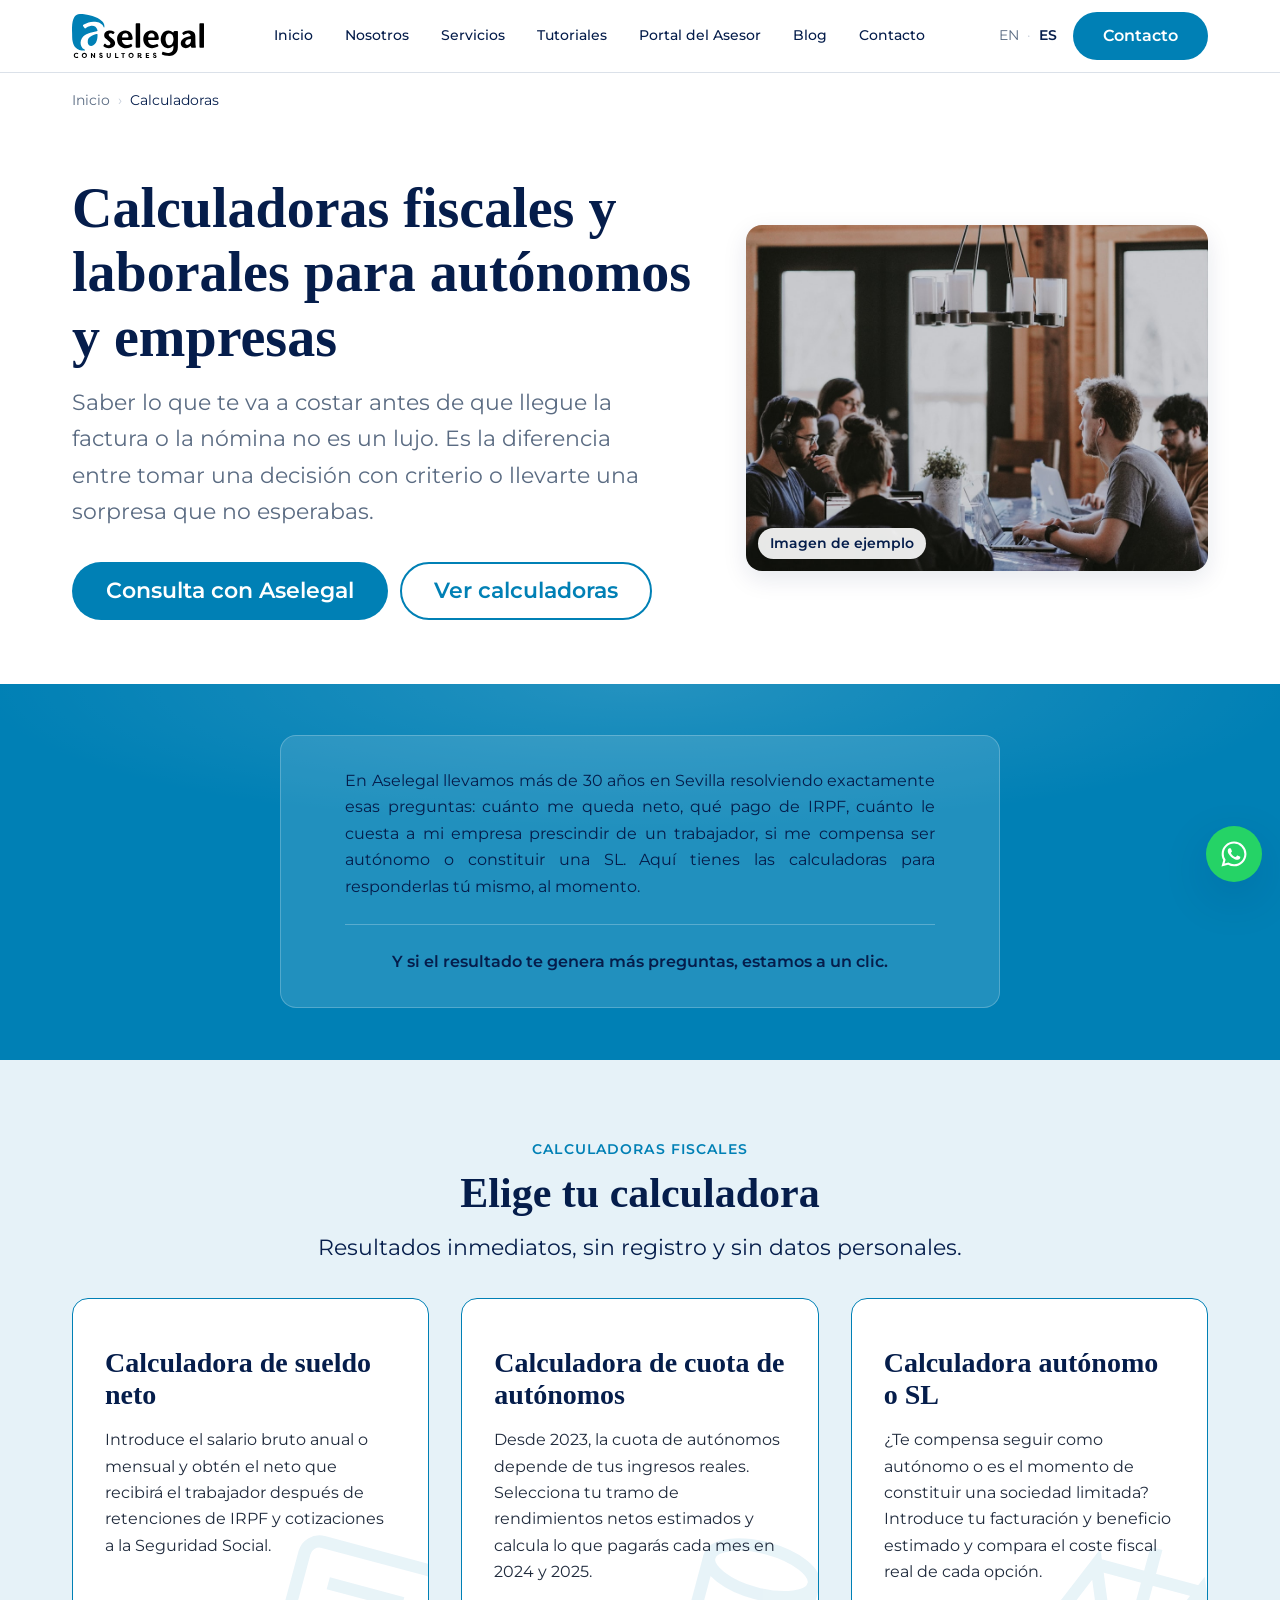
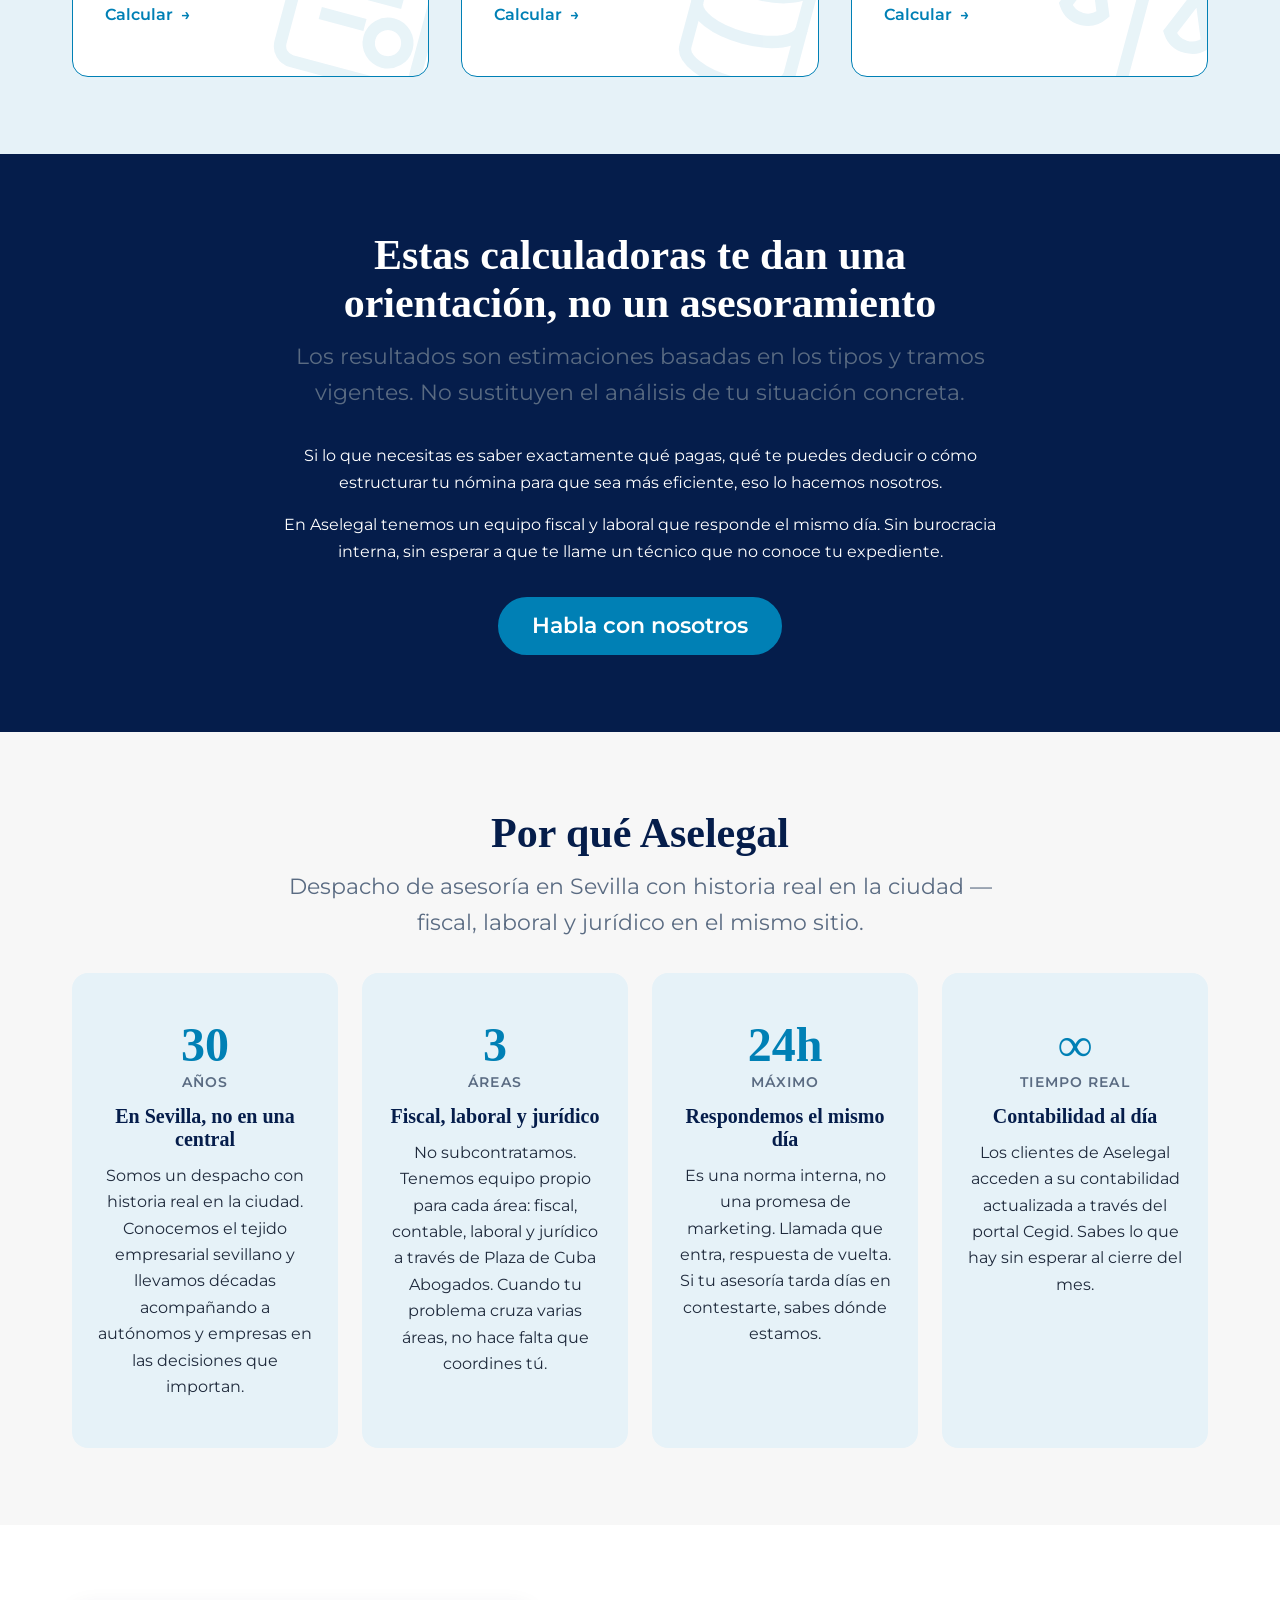
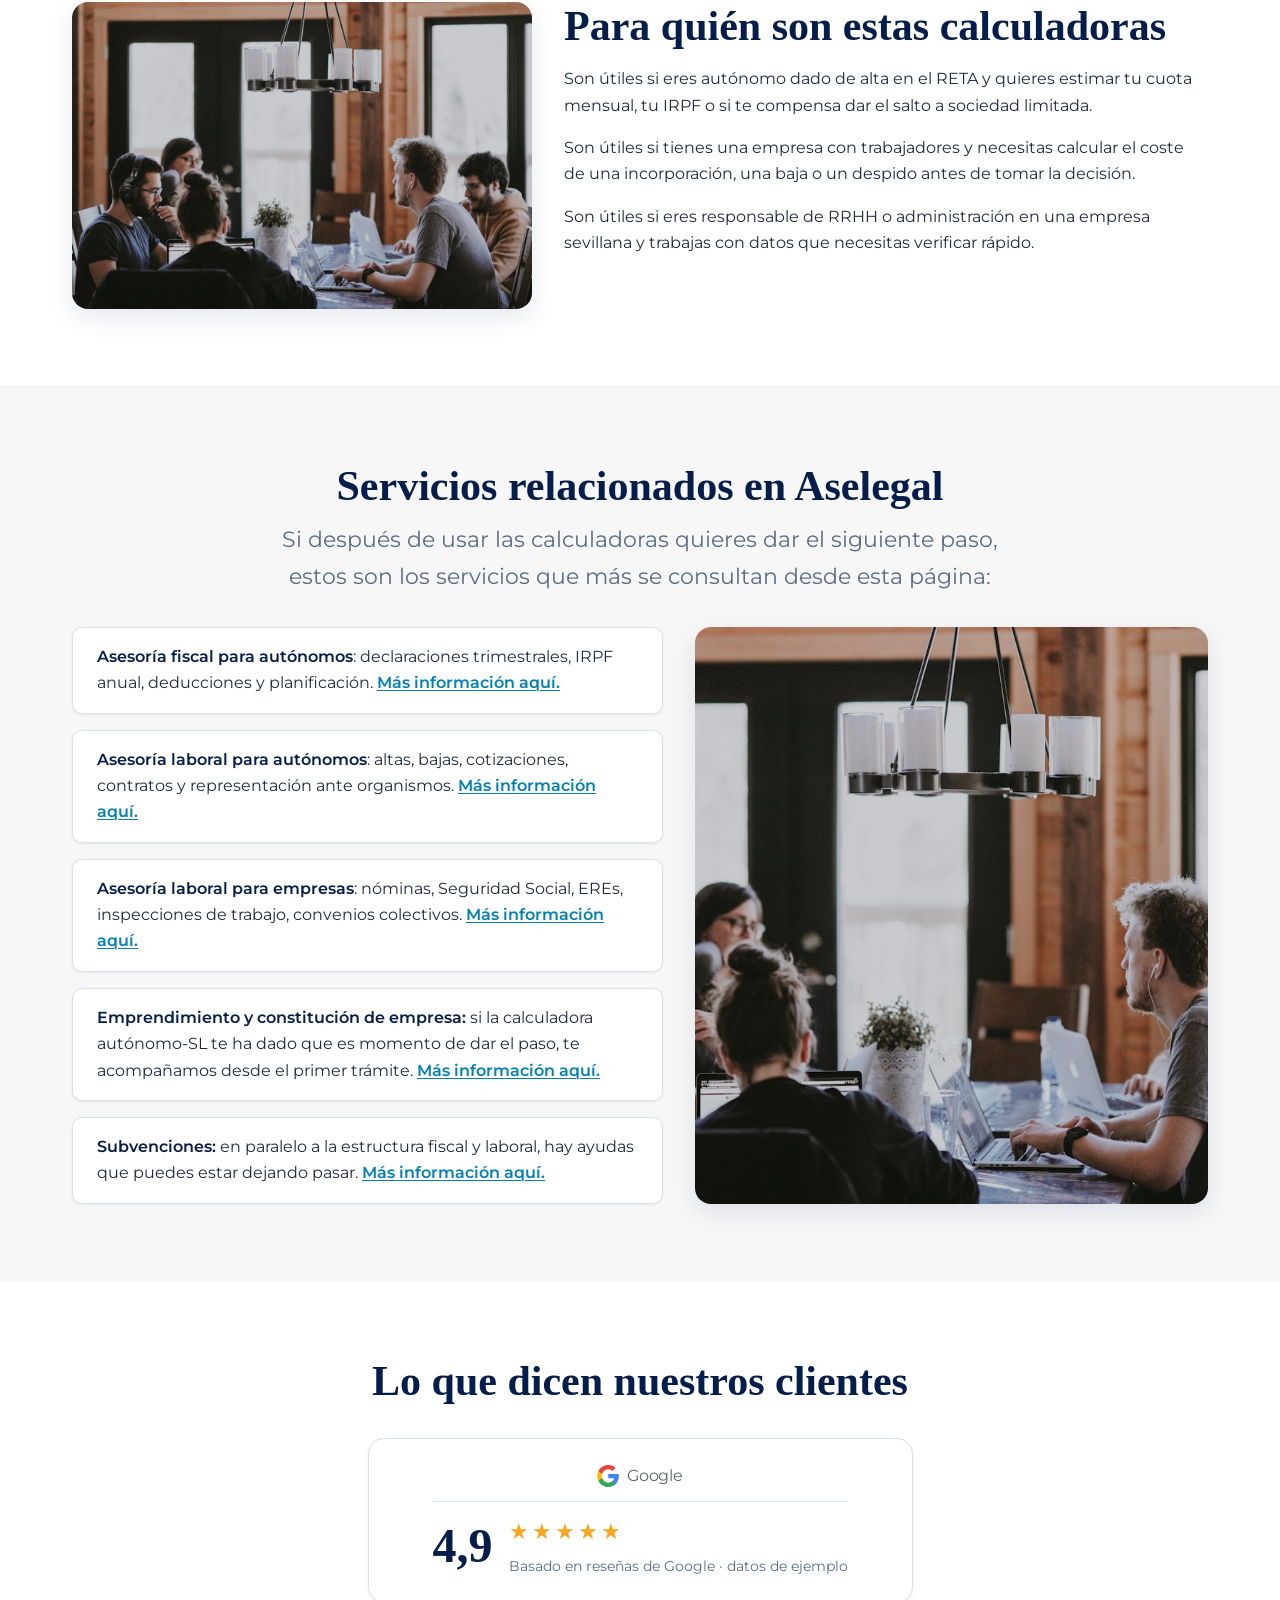
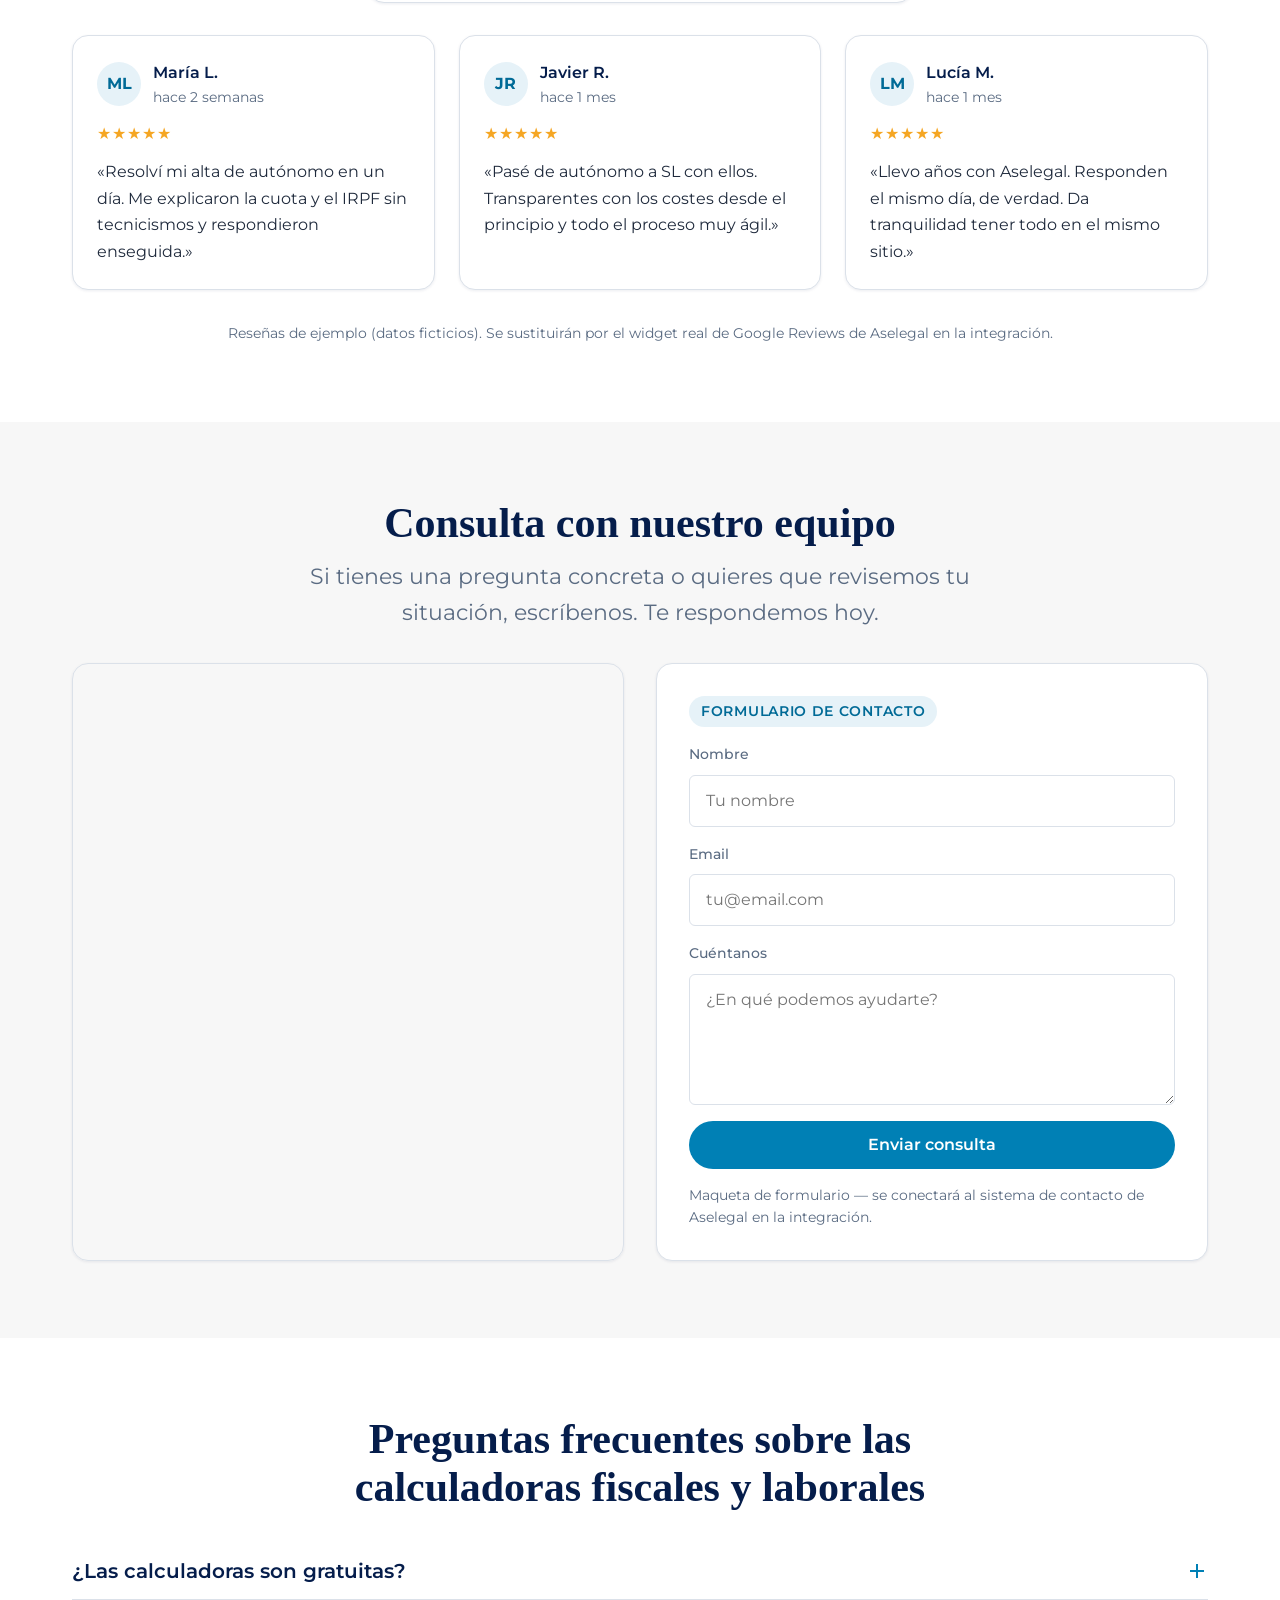
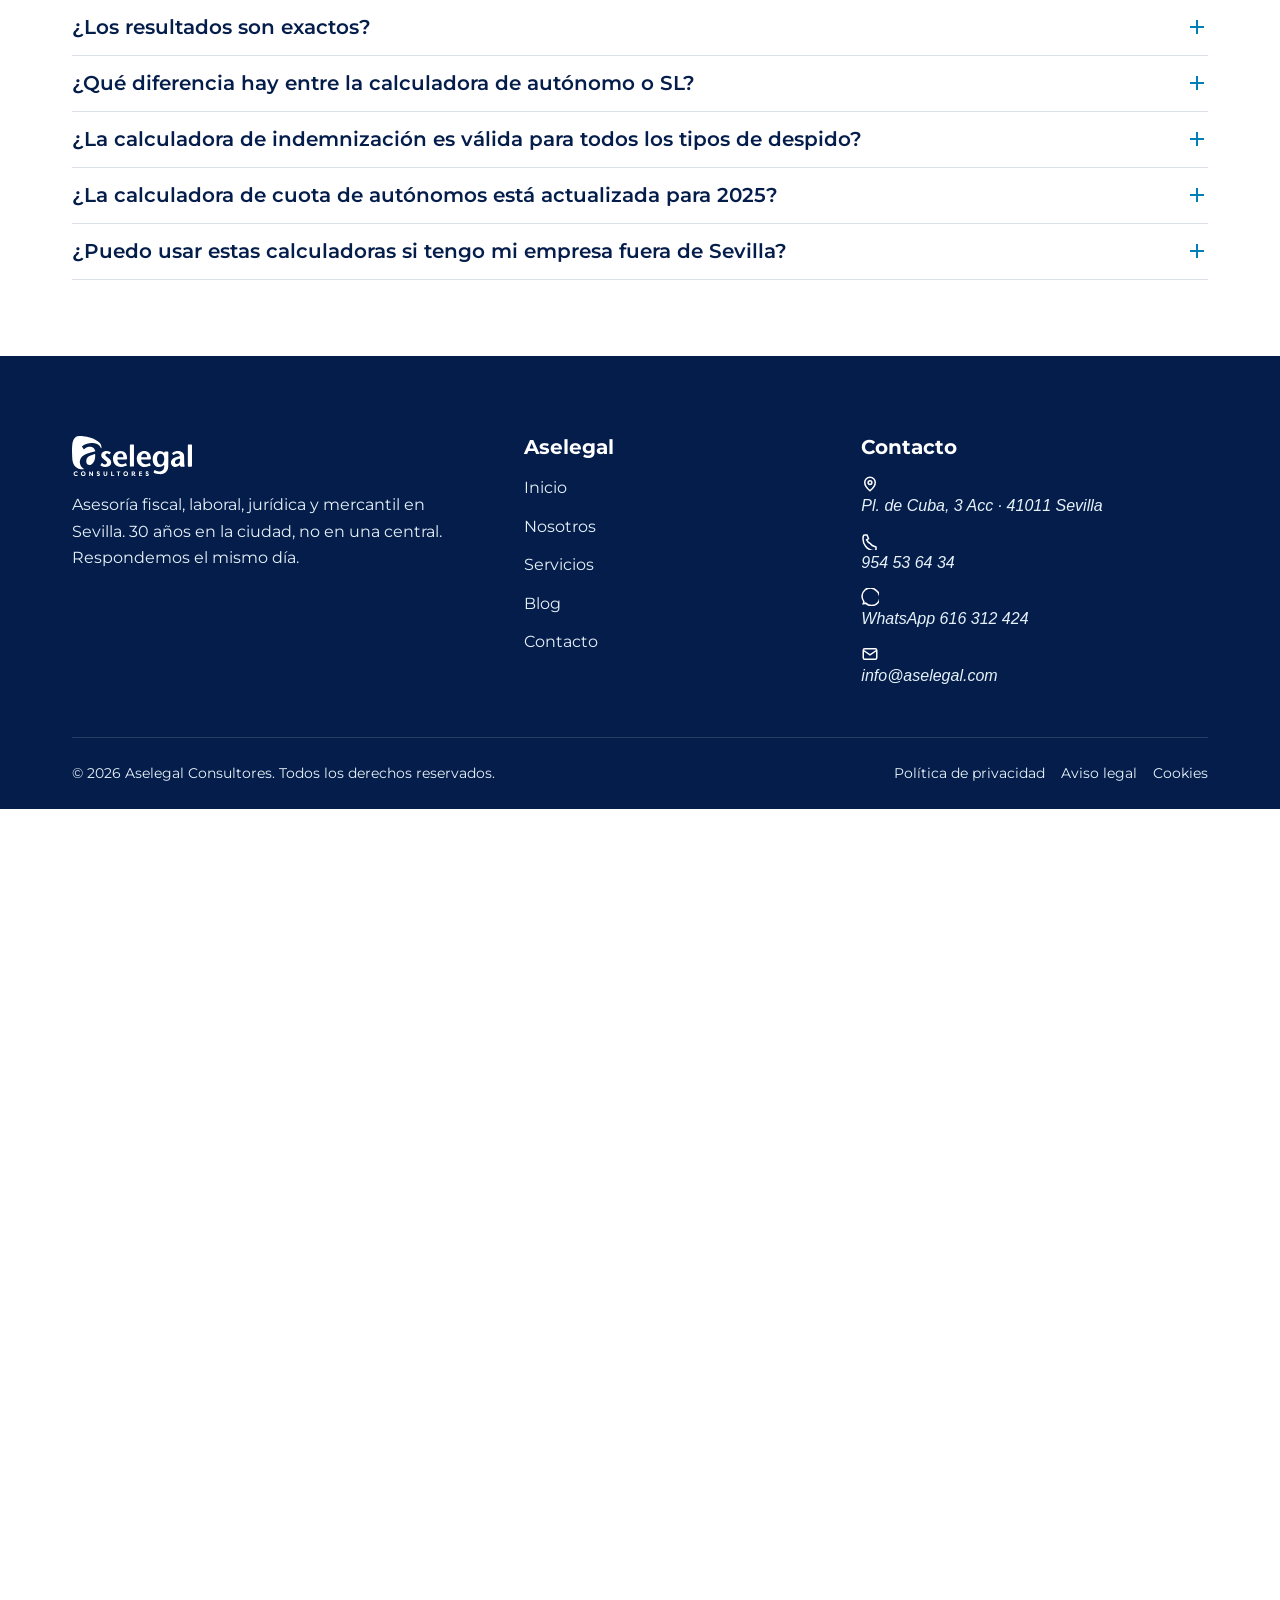
==== index.html @ d9c3bd75 "fix: root index.html redirige a calculadoras/ Co-Authored-By: Claude Sonnet 4.6 <noreply@anthropic.c" ====
<!DOCTYPE html>
<html lang="es">
<head>
  <meta charset="UTF-8">
  <meta http-equiv="refresh" content="0; url=calculadoras/">
  <link rel="canonical" href="calculadoras/">
  <title>Calculadoras Aselegal</title>
</head>
<body>
  <p>Redirigiendo a <a href="calculadoras/">calculadoras/</a>…</p>
</body>
</html>
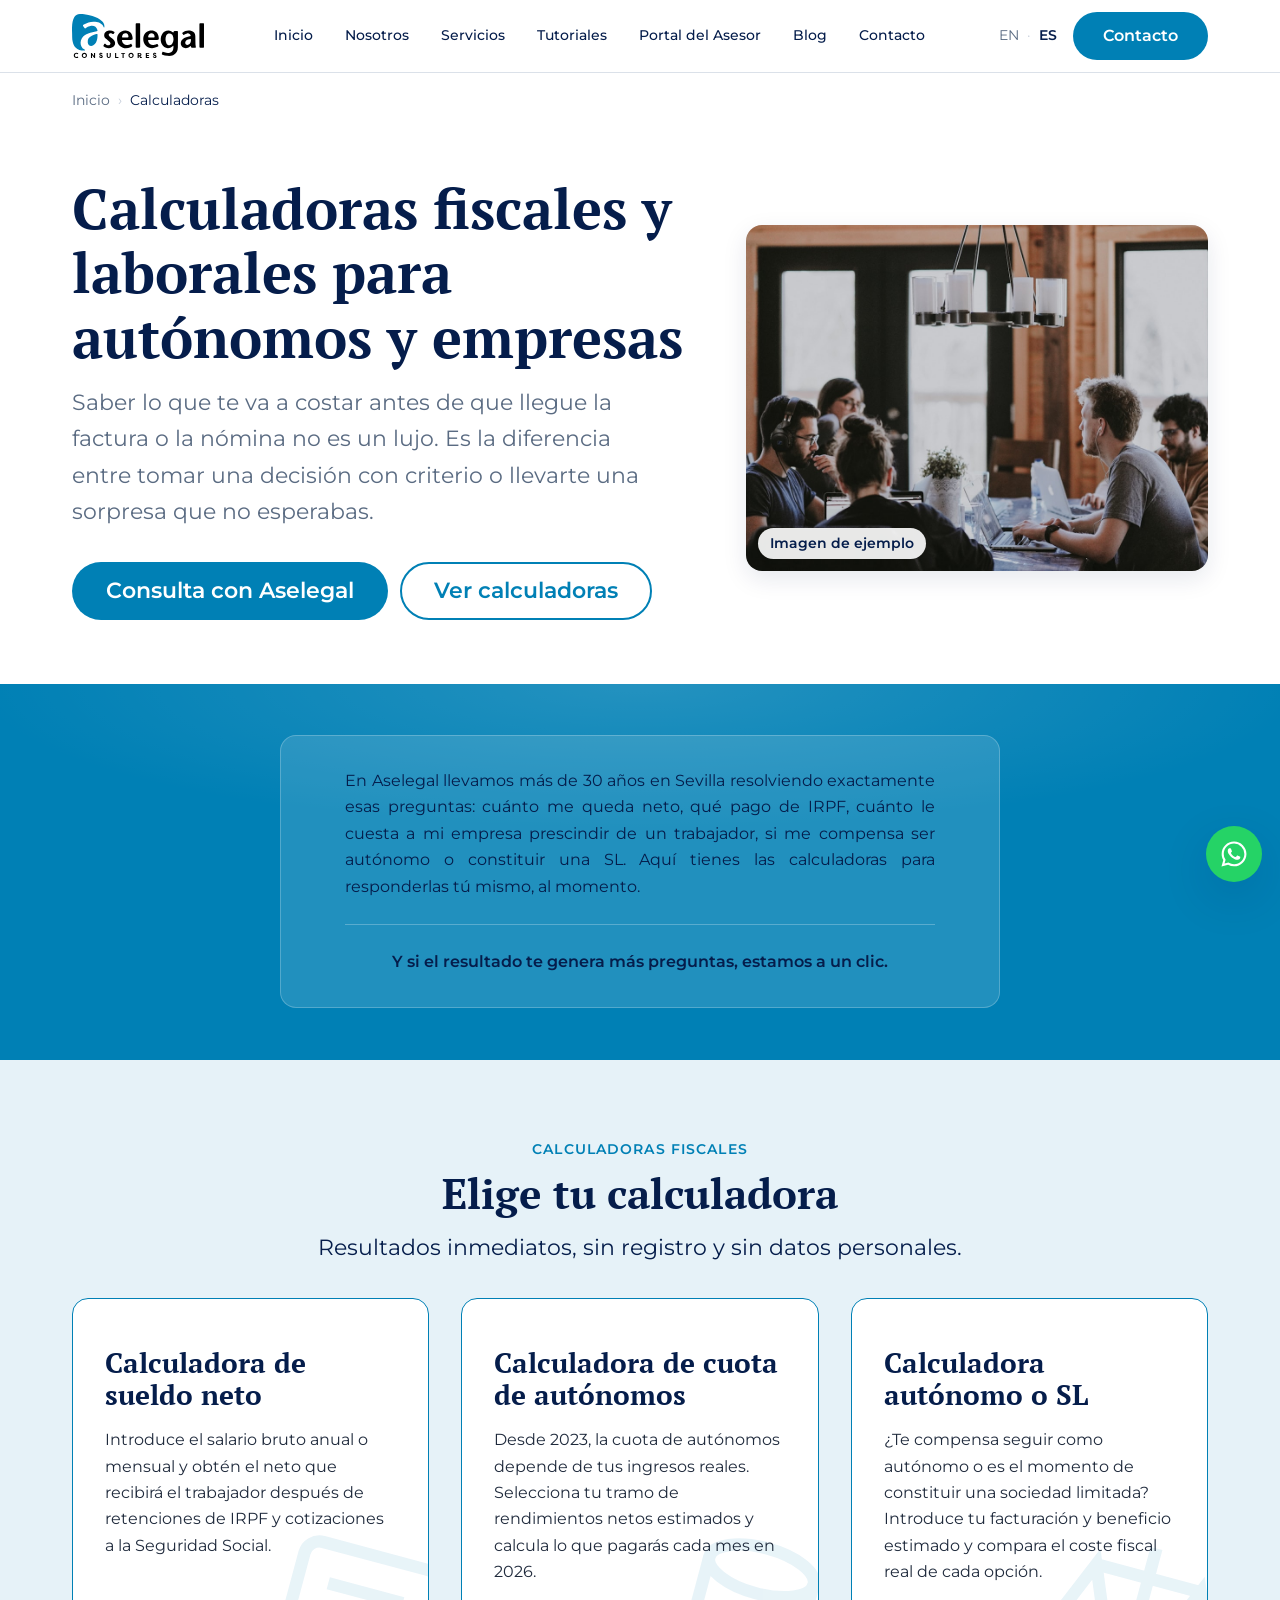
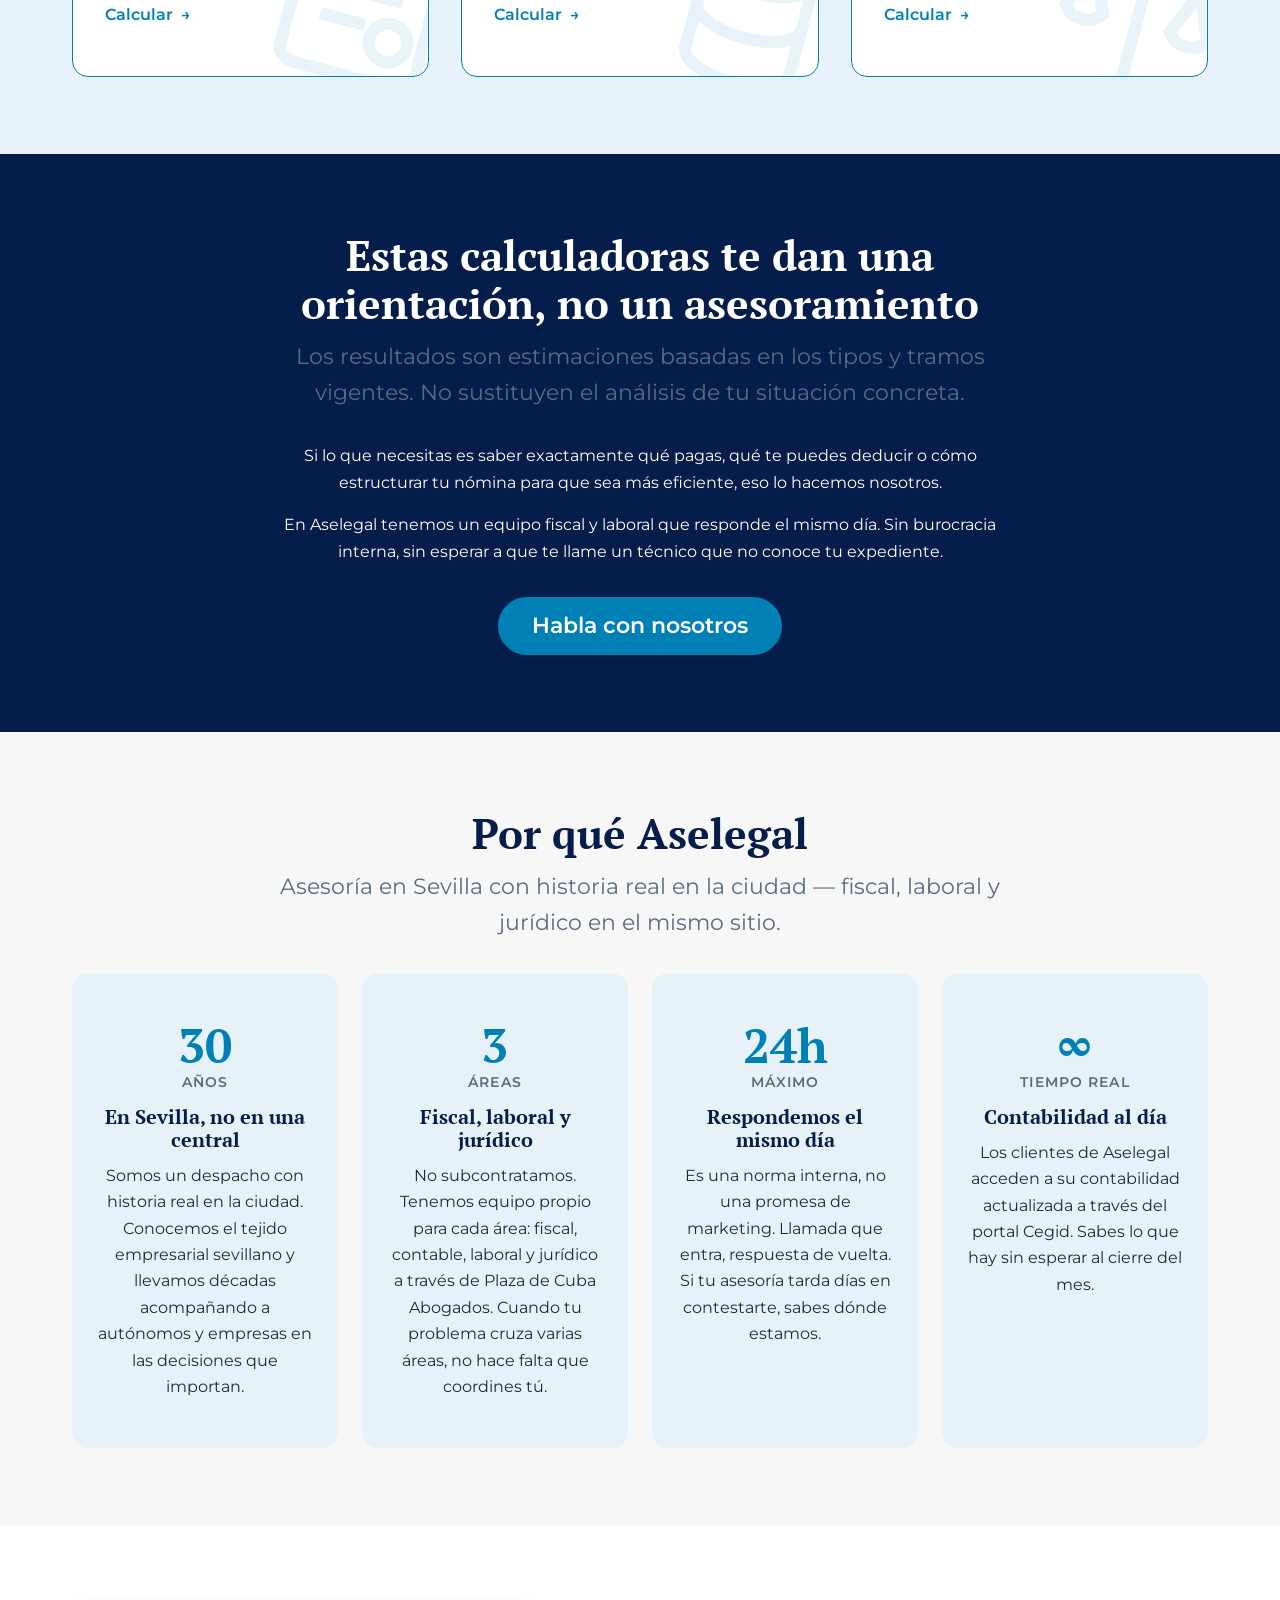
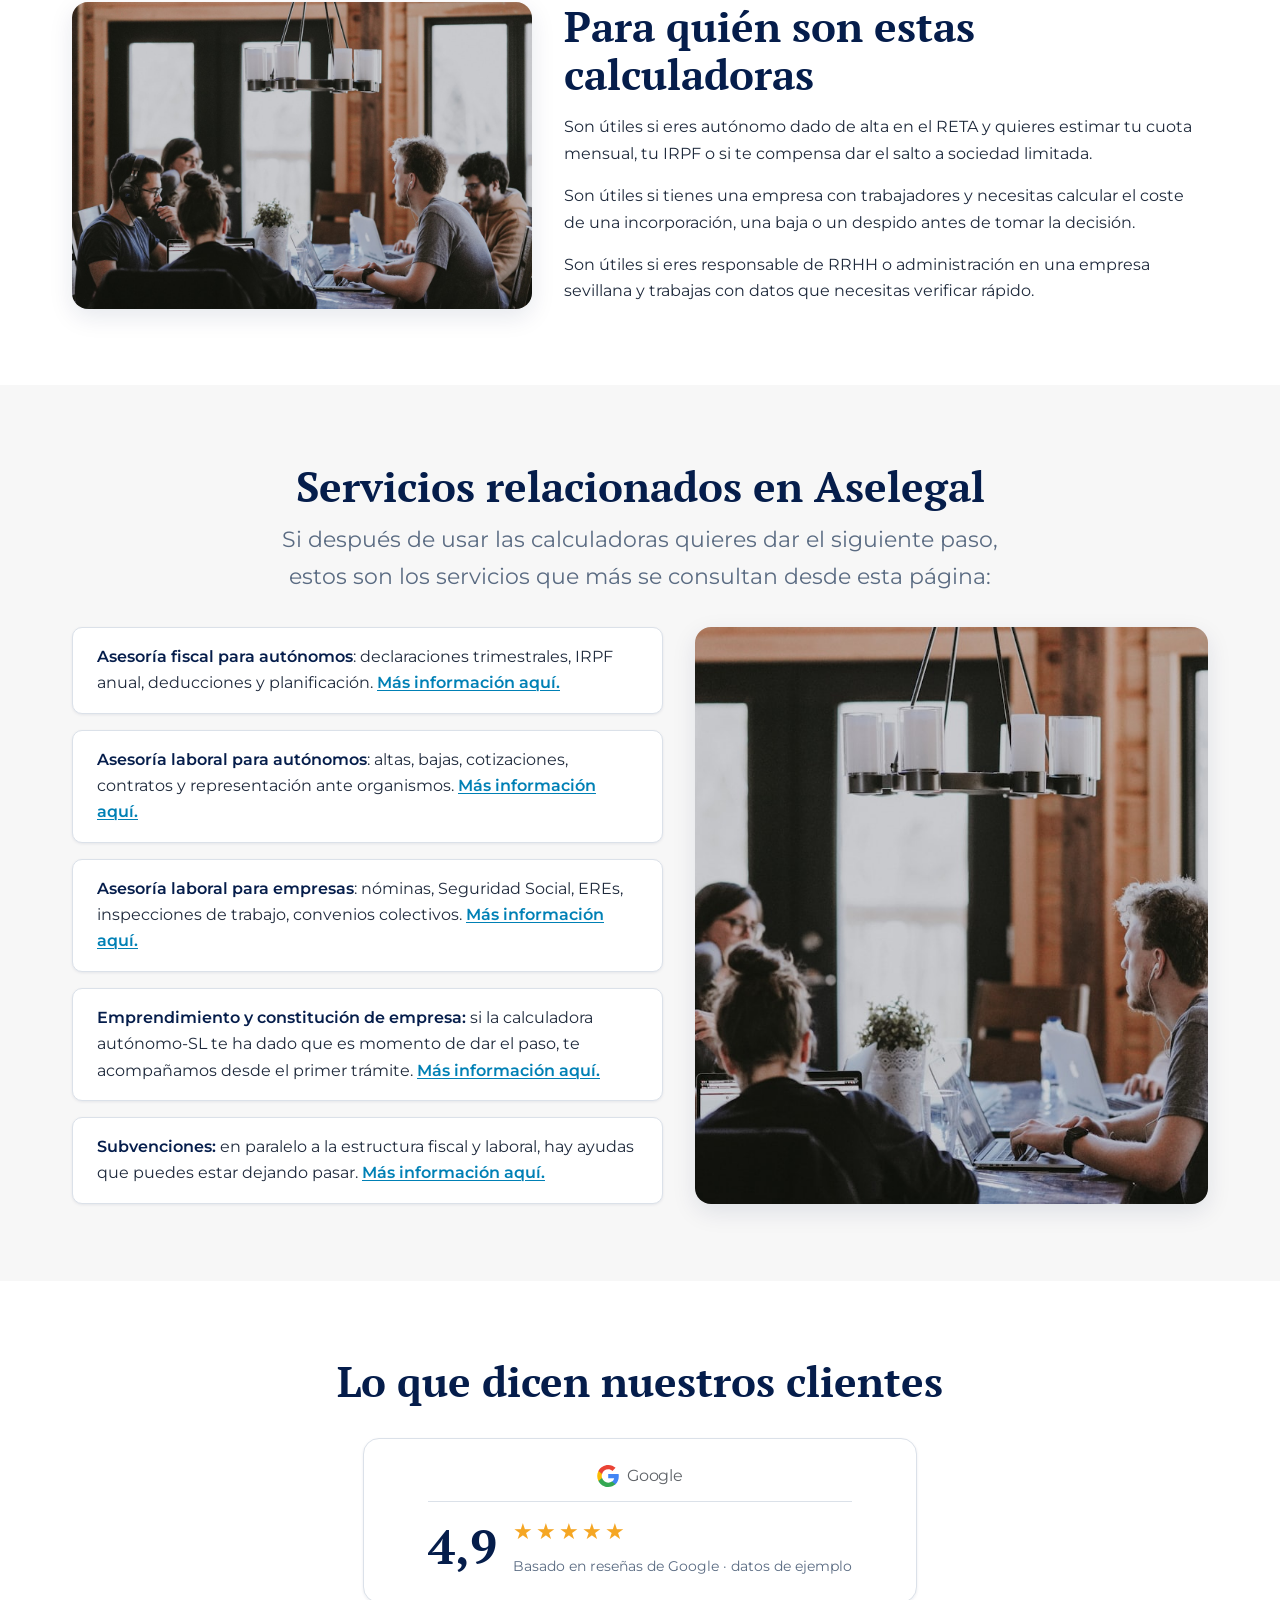
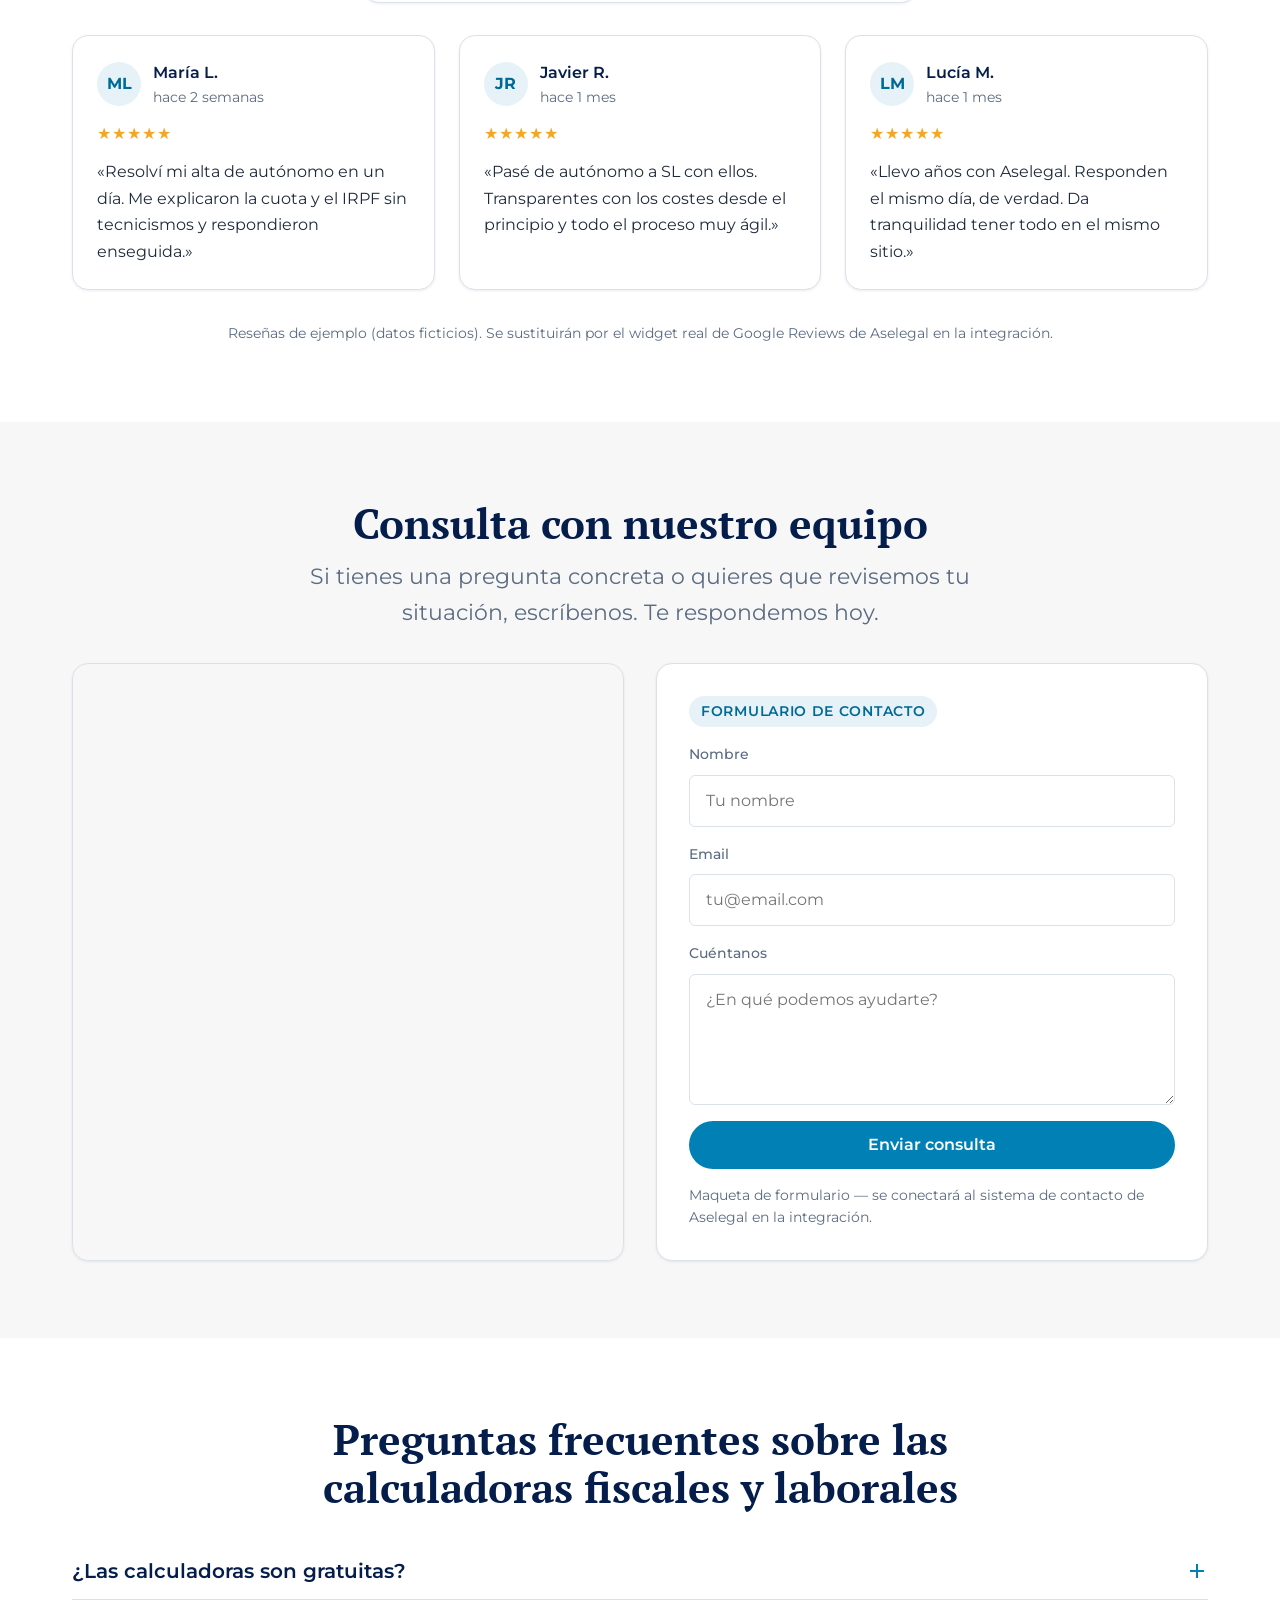
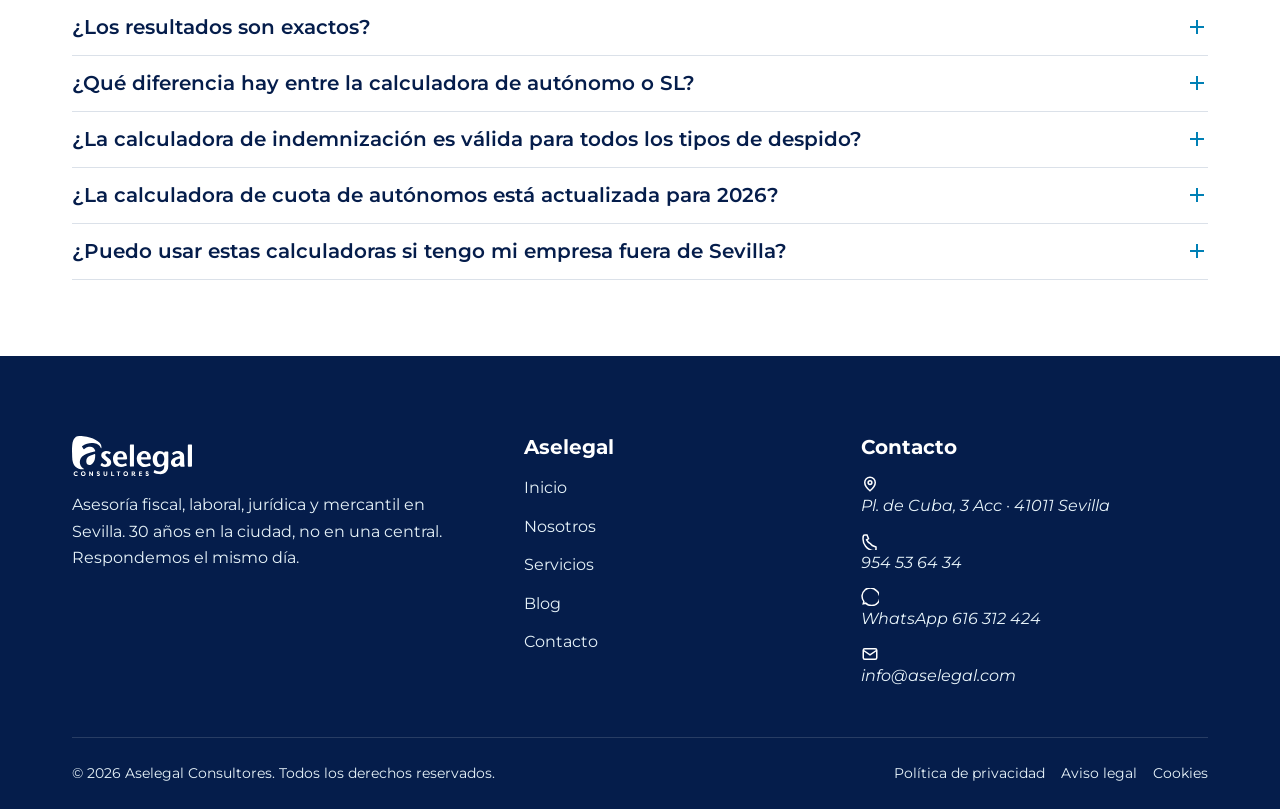
==== commit 031ba8e3: "feat: implement set of financial calculators and index page for Aselegal tools" ====
--- a/index.html
+++ b/index.html
@@ -1,12 +1,16 @@
 <!DOCTYPE html>
 <html lang="es">
+
 <head>
   <meta charset="UTF-8">
-  <meta http-equiv="refresh" content="0; url=calculadoras/">
-  <link rel="canonical" href="calculadoras/">
+  <meta http-equiv="refresh" content="0; url=calculadoras/index.html">
+  <link rel="canonical" href="calculadoras/index.html">
   <title>Calculadoras Aselegal</title>
+  <script>window.location.replace("calculadoras/index.html");</script>
 </head>
+
 <body>
-  <p>Redirigiendo a <a href="calculadoras/">calculadoras/</a>…</p>
+  <p>Redirigiendo a <a href="calculadoras/index.html">calculadoras/index.html</a>…</p>
 </body>
-</html>
+
+</html>
